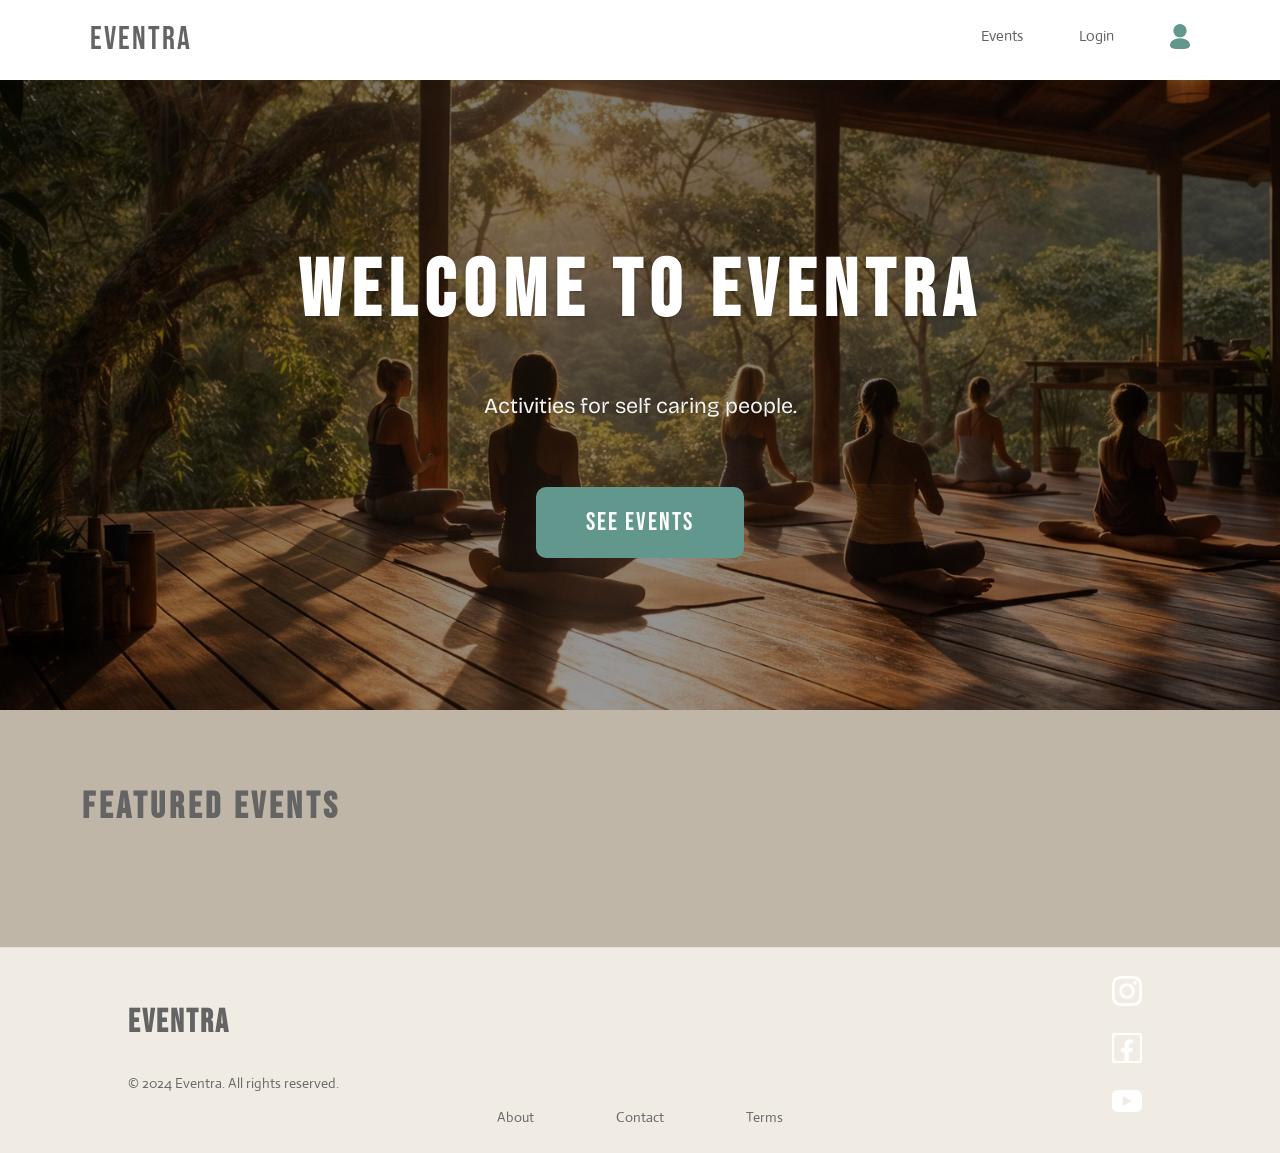
==== index.html @ d54af78e "nav and footer done(copy them from index.html and dont forget to add the css by linking the main.css" ====
<!DOCTYPE html>
<html lang="en">
  <head>
    <meta charset="UTF-8" />
    <meta name="viewport" content="width=device-width, initial-scale=1.0" />
    <title>Eventera</title>
    <link rel="stylesheet" href="style.css" />
    <link rel="stylesheet" href='main.css'/>
    <link rel="preconnect" href="https://fonts.googleapis.com">
    <link rel="preconnect" href="https://fonts.gstatic.com" crossorigin>
    <link href="https://fonts.googleapis.com/css2?family=Actor&family=Bebas+Neue&family=Bricolage+Grotesque:opsz,wght@12..96,200..800&display=swap" rel="stylesheet">
  </head>
<body>

    <!-- HEADER -->
    <header class="site-header">
      <nav class="desktop">
        <a href="index.html" class="logo">Eventra</a>
        <ul class="nav-links">
          <li><a href="products.html">Events</a></li>
          <li><a href="login.html">Login</a></li>
          <li><a href="profile.html"><img src="images/profile.svg" alt="profile icon" width="20px"></a></li>
        </ul>
      </nav>
      <nav class="mobil">
        <a href="index.html" class="logo">Eventra</a>
        <div class="dropdown"><img src="images/meny.svg" alt="meny icon">
            <ul class="dropdown-list">
              <li><a href="products.html">Events</a></li>
              <li><a href="login.html">Login</a></li>
              <li><a class="last" href="profile.html">Profile</a></li>
            </ul>
        </div>
      </nav>
    </header>

    <!-- HERO (full width) -->
    <section class="hero">
      <h1>Welcome to Eventra</h1>
      <p>Activities for self caring people.</p>
      <button class="action-btn">See events</button>
    </section>

    <!-- MAIN CONTENT -->
    <main class="main-content">
      <h2>Featured events</h2>
      <div id="products"></div>
    </main>

    <!-- FOOTER -->
    <footer class="site-footer">
      <div class="footer-content">
        <h2>Eventra</h2>
        <p>&copy; 2024 Eventra. All rights reserved.</p>
        <div class="footer-links">
          <a href="/about">About</a>
          <a href="/contact">Contact</a>
          <a href="/terms">Terms</a>
        </div>
        <div class="sociala">
          <a href="https://www.instagram.com/" target="_blank"><img src="images/insta.svg" alt="instagram icon"></a>
          <a href="https://www.facebook.com/" target="_blank"><img src="images/facebook.svg" alt="facebook icon"></a>
          <a href="https://www.youtube.com" target="_blank" ><img src="images/youtube.svg" alt="youtube icon"></a>
        </div>
      </div>
    </footer>

    <!-- PAGE-SPECIFIC JAVASCRIPT -->
    <script type="module" src="./src/scripts/index.js"></script>
  </body>
</html>
---- style.css ----
:root {
  --font-heading: "Bebas Neue", sans-serif;
  --font-underRubrik: "Bricolage Grotesque", sans-serif;
  --font-body: "Actor", system-ui, sans-serif;
  --color-bg: #BFB6A7;
  --color-bg-alt: #f0ebe3;
  --color-surface: #ffffff;
  --color-primary: #62978D;
  --color-primary-hover: #78A89F;
  --color-accent: #9C6B48;
  --color-accent-hover: #d4b03a;
  --color-text: #646464;
  --color-text-muted: #6b6b6b;
  --color-border: #e5e0d8;
  --radius-sm: 8px;
  --radius-md: 12px;
  --radius-lg: 16px;
  --shadow-sm: 0 2px 8px rgba(45, 90, 61, 0.06);
  --shadow-md: 0 4px 16px rgba(45, 90, 61, 0.08);
  --shadow-hover: 0 8px 24px rgba(45, 90, 61, 0.12);
}


/* Main Content */
.main-content {
  padding: 2.5rem 2rem;
  max-width: 1200px;
  margin: 0 auto;
}

.main-content h2 {
  font-family: var(--font-heading);
  font-size: 2.3rem;
  padding-top: 30px;
  padding-left: 10px;
  color: var(--color-text);
  margin: 0 0 1.5rem 0;
  letter-spacing: 4px;
}

/* Hero section (homepage) - full width, non-contained */
.hero {
  width: 100%;
  min-height: 70vh;
  display: flex;
  flex-direction: column;
  align-items: center;
  justify-content: center;
  gap: 30px;
  text-align: center;
  padding: 5rem 2rem;
  background-image: linear-gradient(
      rgba(0, 0, 0, 0.5),
      rgba(0, 0, 0, 0.4)
    ),
    url("images/hero.png");
  background-size: cover;
  background-position: center;
  color: #fff;
}
.action-btn{
  padding: 20px 50px;
  cursor: pointer;
  background-color: var(--color-primary);
  color: #ffffff;
  font-size: 25px;
  letter-spacing: 2px;
  border: 0px solid;
  border-radius: 10px;
  margin-top: 35px;
  font-family: 'Bebas Neue', 'sans-serif' ;
}

.hero h1 {
  font-family: var(--font-heading);
  font-size: 5rem;
  letter-spacing: 10px;
  margin: 0 0 0.5rem 0;
  letter-spacing: 8px;
  color: #fff;
  text-shadow: 0 1px 3px rgba(0, 0, 0, 0.3);
}

.hero p {
  margin: 0;
  font-family: var(--font-underRubrik);
  font-size: 1.35rem;
  color: rgba(255, 255, 255, 0.95);
  text-shadow: 0 1px 2px rgba(0, 0, 0, 0.25);
}

/* Products grid */
#products {
  display: grid;
  grid-template-columns: repeat(auto-fill, minmax(440px, 1fr));
  gap: 2.5rem;
}

.main-content h1{
  color: #ffffff;
}

.product-card {
  background: var(--color-surface);
  border-radius: var(--radius-md);
  overflow: hidden;
  box-shadow: var(--shadow-sm);
  transition: box-shadow 0.25s ease, transform 0.2s ease;
  display: flex;
  flex-direction: column;
}

.product-card:hover {
  box-shadow: var(--shadow-hover);
  transform: translateY(-2px);
}

.product-card__image {
  width: 100%;
  aspect-ratio: 1;
  object-fit: cover;
  background: var(--color-bg-alt);
  max-width: 400px;
}

.product-card__image-placeholder {
  width: 100%;
  height: 300px;
  aspect-ratio: 1;
  background: linear-gradient(135deg, var(--color-bg-alt) 0%, #e5e0d8 100%);
  display: flex;
  align-items: center;
  justify-content: center;
  font-size: 2.5rem;
  color: var(--color-border);
}

.product-card__body {
  padding: 1.25rem;
  height: 200px;
  flex: 1;
  display: flex;
  flex-direction: row;
  justify-content: space-around;
}

.product-card h3 {
  font-family: var(--font-heading);
  font-size: 1.5rem;
  letter-spacing: 2px;
  margin: 0 0 0.5rem 0;
  color: var(--color-text);
  line-height: 1.3;
}

.product-card__price {
  font-size: 1.25rem;
  font-family: var(--font-underRubrik);
  color: var(--color-text);
  margin: 0 0 1rem 0;
}

.add-to-cart-btn {
  margin-top: auto;
  background: var(--color-primary);
  color: white;
  border: none;
  padding: 0.65rem 1.25rem;
  border-radius: var(--radius-sm);
  font-family: var(--font-body);
  font-size: 1.2rem;
  cursor: pointer;
  transition: background 0.2s ease;
}

.add-to-cart-btn:hover {
  background: var(--color-primary-hover);
}

/* Loading / empty / error states */
#products > p {
  grid-column: 1 / -1;
  text-align: center;
  padding: 3rem 2rem;
  color: var(--color-text-muted);
  font-size: 1.05rem;
}

/* Register / Login forms */
.register-wrapper,
.login-wrapper {
  max-width: 420px;
  margin: 0 auto;
}

.register-form,
.login-form {
  background: var(--color-surface);
  padding: 2rem;
  border-radius: var(--radius-md);
  box-shadow: var(--shadow-md);
  border: 1px solid var(--color-border);
}

.form-group {
  display: flex;
  flex-direction: column;
  gap: 0.4rem;
  margin-bottom: 1.25rem;
}

.form-group label {
  font-weight: 500;
  font-size: 0.9rem;
  color: var(--color-text);
}

.form-group input {
  padding: 0.75rem 1rem;
  border: 1px solid var(--color-border);
  border-radius: var(--radius-sm);
  font-family: var(--font-body);
  font-size: 1rem;
  transition: border-color 0.2s ease, box-shadow 0.2s ease;
}

.form-group input:focus {
  outline: none;
  border-color: var(--color-primary);
  box-shadow: 0 0 0 3px rgba(45, 90, 61, 0.15);
}

.register-form button[type="submit"],
.login-form button[type="submit"] {
  width: 100%;
  background: var(--color-primary);
  color: white;
  border: none;
  padding: 0.85rem 1.5rem;
  border-radius: var(--radius-sm);
  font-family: var(--font-body);
  font-weight: 600;
  font-size: 1rem;
  cursor: pointer;
  transition: background 0.2s ease;
}

.register-form button[type="submit"]:hover,
.login-form button[type="submit"]:hover {
  background: var(--color-primary-hover);
}
---- main.css ----
:root {
    --font-heading: "Bebas Neue", sans-serif;
    --font-underRubrik: "Bricolage Grotesque", sans-serif;
    --font-body: "Actor", system-ui, sans-serif;
    --color-bg: #BFB6A7;
    --color-bg-alt: #f0ebe3;
    --color-surface: #ffffff;
    --color-primary: #62978D;
    --color-primary-hover: #78A89F;
    --color-accent: #9C6B48;
    --color-accent-hover: #d4b03a;
    --color-text: #646464;
    --color-text-muted: #6b6b6b;
    --color-border: #e5e0d8;
    --radius-sm: 8px;
    --radius-md: 12px;
    --radius-lg: 16px;
    --shadow-sm: 0 2px 8px rgba(45, 90, 61, 0.06);
    --shadow-md: 0 4px 16px rgba(45, 90, 61, 0.08);
    --shadow-hover: 0 8px 24px rgba(45, 90, 61, 0.12);
}

nav.mobil{
    display: none;
}

* {
    box-sizing: border-box;
}

body {
    margin: 0;
    min-width: 320px;
    min-height: 100vh;
    font-family: var(--font-body);
    color: var(--color-surface);
    background-color: var(--color-bg);
    line-height: 1.5;
}

/* Header */
.site-header {
    background: var(--color-surface);
    padding: 1rem 0;
    box-shadow: var(--shadow-sm);
    position: sticky;
    top: 0;
    z-index: 100;
}

.site-header nav.desktop {
    display: flex;
    padding: 0px 50px;
    justify-content: space-between;
    align-items: center;
    max-width: 1200px;
    margin: 0 auto;
}

.logo {
    font-family: var(--font-heading);
    font-size: 2rem;
    color: var(--color-text);
    text-decoration: none;
    letter-spacing: 2px;
    transition: color 0.2s ease;
}

.logo:hover{
    color: var(--color-primary-hover);
}
.nav-links li a img {
    transition: 0.3;
}
.nav-links li a img:hover{
    filter: brightness(1.2);
}


.nav-links {
    display: flex;
    gap: 3.5rem;
    list-style: none;
    padding: 0;
    margin: 0;
}

.nav-links a {
    text-decoration: none;
    color: var(--color-text);
    font-size: 0.95rem;
    transition: color 0.2s ease;
}

.nav-links a:hover {
    color: var(--color-primary);
}


/* Footer */
.site-footer {
    background: var(--color-bg-alt);
    padding: 1.5rem 3rem;
    margin-top: 3rem;
    border-top: 1px solid var(--color-border);
}

.footer-content {
    max-width: 1200px;
    margin: 0 auto;
    display: flex;
    flex-direction: column;
    position: relative;
    justify-content: space-around;
    h2{
        color: var(--color-text);
        font-family: var(--font-heading);
        font-size: 2rem;
        letter-spacing: 2px;
        padding-left: 80px;
    }
    p{
        padding-left: 80px;
    }
}

.footer-content p {
    margin: 0 0 0.75rem 0;
    color: var(--color-text-muted);
    font-size: 0.9rem;
}

.footer-links {
    display: flex;
    gap: 5.1rem;
    justify-content: center;
}

.footer-links a {
    text-decoration: none;
    color: var(--color-text-muted);
    font-size: 0.9rem;
    transition: color 0.2s ease;
}

.footer-links a:hover {
    color: var(--color-primary);
}
.footer-content .sociala{
    position: absolute;
    display: flex;
    flex-direction: column;
    right: 90px;
    bottom: 10px;
    gap: 20px;
    img{
        width: 30px;
    }
}
@media (max-width:1000px) and (min-width:10px) {
    nav.mobil{
        display: flex;
        justify-content: space-between;
        position: relative;
    }
    a.logo{
        margin-left: 50px;
        font-size: 2rem;
    }
    nav div img{
        width: 22px;
        align-self: center;
        justify-self: center;
        margin-top: 14px;
        margin-right: 50px;
    }
    .site-header nav.desktop{
        display: none;
    }
    .dropdown-list{
        display:none;
        position: absolute;
        right: 0;
        top: 18px;
        background-color: #ffffff;
        padding: 20px 30px;
        a{
            text-decoration: none;
            color: #62978D;
            font-size: 20px;
            padding: 30px 80px;
            margin-top: 20px;
        }
    }
    .dropdown{
        
    }
    .dropdown:hover{
        .dropdown-list{
            display: flex;
            flex-direction: column;
            gap: 30px;
        }
        cursor: pointer;
    }
}
@media (max-width:950px) {
    div.footer-content div.sociala{
        right: 0;
        top: 10px;
        a img{
            width: 25px;
        }
    }
    div.footer-content h2, .footer-content p{
        padding-left: 0px;
        margin-bottom: 40px;
    }
    
}
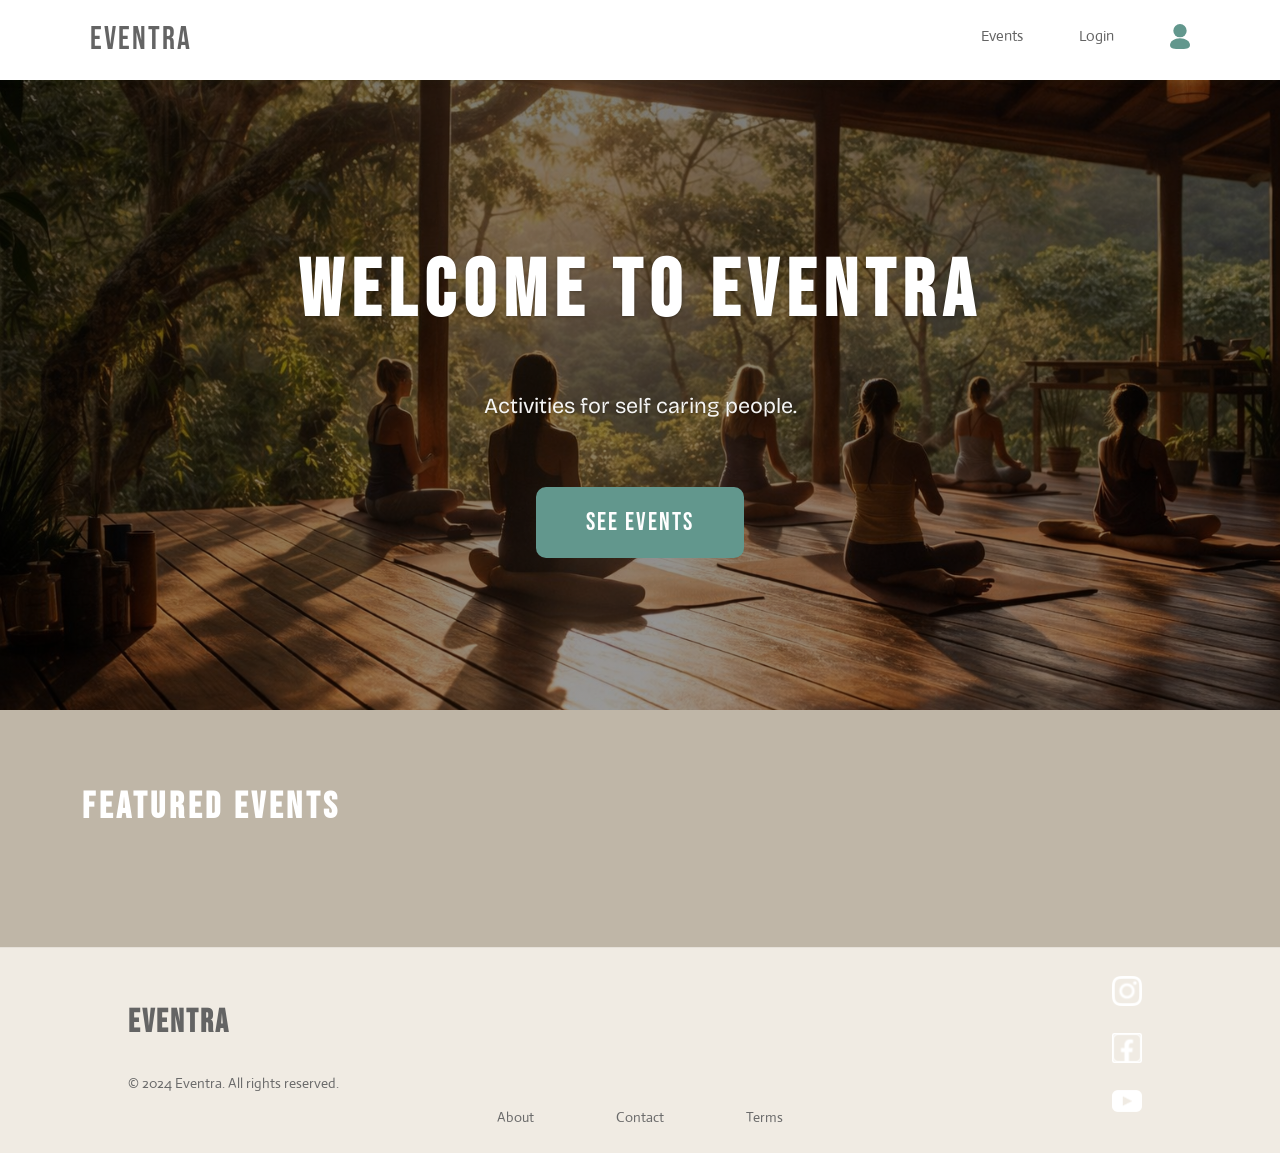
==== commit 14d7685b: "Added html+css for eventer sida and a js file for a little code for toggle filter btn" ====
--- a/index.html
+++ b/index.html
@@ -18,7 +18,7 @@
         <a href="index.html" class="logo">Eventra</a>
         <ul class="nav-links">
           <li><a href="products.html">Events</a></li>
-          <li><a href="login.html">Login</a></li>
+          <li><a href="register.html">Login</a></li>
           <li><a href="profile.html"><img src="images/profile.svg" alt="profile icon" width="20px"></a></li>
         </ul>
       </nav>
@@ -27,7 +27,7 @@
         <div class="dropdown"><img src="images/meny.svg" alt="meny icon">
             <ul class="dropdown-list">
               <li><a href="products.html">Events</a></li>
-              <li><a href="login.html">Login</a></li>
+              <li><a href="register.html">Login</a></li>
               <li><a class="last" href="profile.html">Profile</a></li>
             </ul>
         </div>
--- a/style.css
+++ b/style.css
@@ -33,7 +33,7 @@
   font-size: 2.3rem;
   padding-top: 30px;
   padding-left: 10px;
-  color: var(--color-text);
+  color: white;
   margin: 0 0 1.5rem 0;
   letter-spacing: 4px;
 }
@@ -250,3 +250,12 @@
   background: var(--color-primary-hover);
 }
 
+/* Button group for Register/Login */
+.button-group {
+  display: flex;
+  gap: 10px;
+}
+
+.button-group button {
+  flex: 1; 
+}
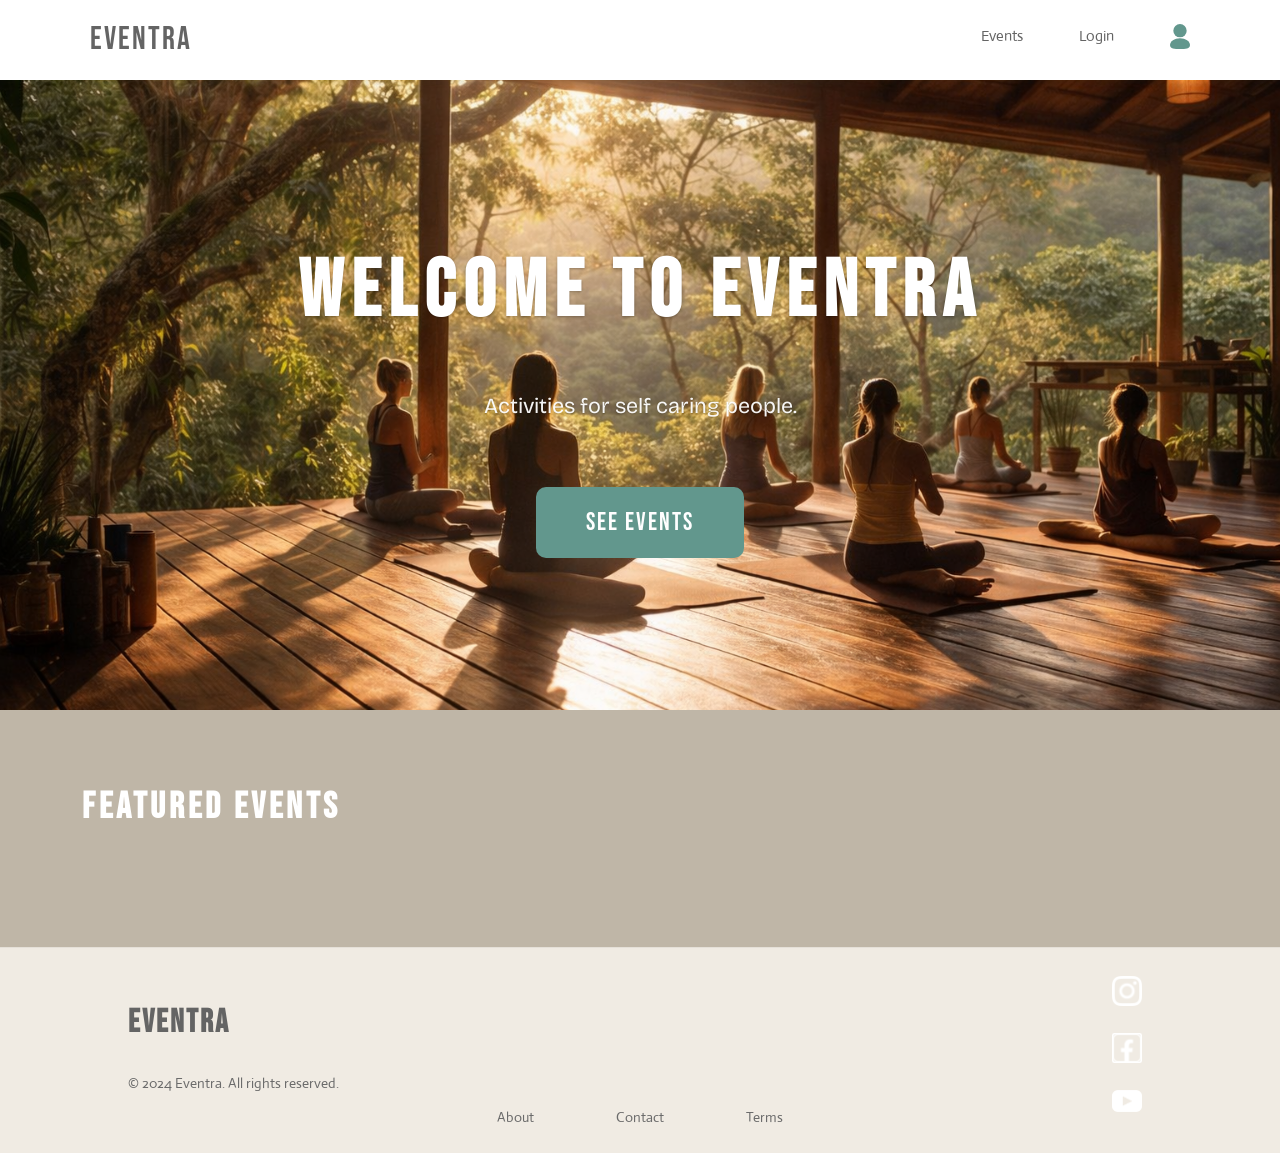
==== commit 0dc9b4cd: "java script on place only small changes fix and event info now done yet css or javascript" ====
--- a/index.html
+++ b/index.html
@@ -44,7 +44,7 @@
     <!-- MAIN CONTENT -->
     <main class="main-content">
       <h2>Featured events</h2>
-      <div id="products"></div>
+      <div id="events"></div>
     </main>
 
     <!-- FOOTER -->
--- a/style.css
+++ b/style.css
@@ -49,11 +49,7 @@
   gap: 30px;
   text-align: center;
   padding: 5rem 2rem;
-  background-image: linear-gradient(
-      rgba(0, 0, 0, 0.5),
-      rgba(0, 0, 0, 0.4)
-    ),
-    url("images/hero.png");
+  background-image:url("images/hero.png");
   background-size: cover;
   background-position: center;
   color: #fff;
@@ -90,7 +86,7 @@
 }
 
 /* Products grid */
-#products {
+#events {
   display: grid;
   grid-template-columns: repeat(auto-fill, minmax(440px, 1fr));
   gap: 2.5rem;
@@ -148,16 +144,22 @@
   font-family: var(--font-heading);
   font-size: 1.5rem;
   letter-spacing: 2px;
-  margin: 0 0 0.5rem 0;
+  margin: 0 0 1.5rem 0;
   color: var(--color-text);
   line-height: 1.3;
 }
 
 .product-card__price {
+  font-size: 1.75rem;
+  font-family: var(--font-heading);
+  color: var(--color-accent);
+  margin: 0 0 0 0;
+}
+.product-card__date{
   font-size: 1.25rem;
   font-family: var(--font-underRubrik);
   color: var(--color-text);
-  margin: 0 0 1rem 0;
+  margin: 0 0 0 0;
 }
 
 .add-to-cart-btn {
@@ -165,10 +167,11 @@
   background: var(--color-primary);
   color: white;
   border: none;
-  padding: 0.65rem 1.25rem;
+  padding: 0.95rem 1.5rem 0.95rem 1.5rem;
   border-radius: var(--radius-sm);
   font-family: var(--font-body);
   font-size: 1.2rem;
+  width: 150px;
   cursor: pointer;
   transition: background 0.2s ease;
 }
@@ -178,7 +181,7 @@
 }
 
 /* Loading / empty / error states */
-#products > p {
+#events > p {
   grid-column: 1 / -1;
   text-align: center;
   padding: 3rem 2rem;
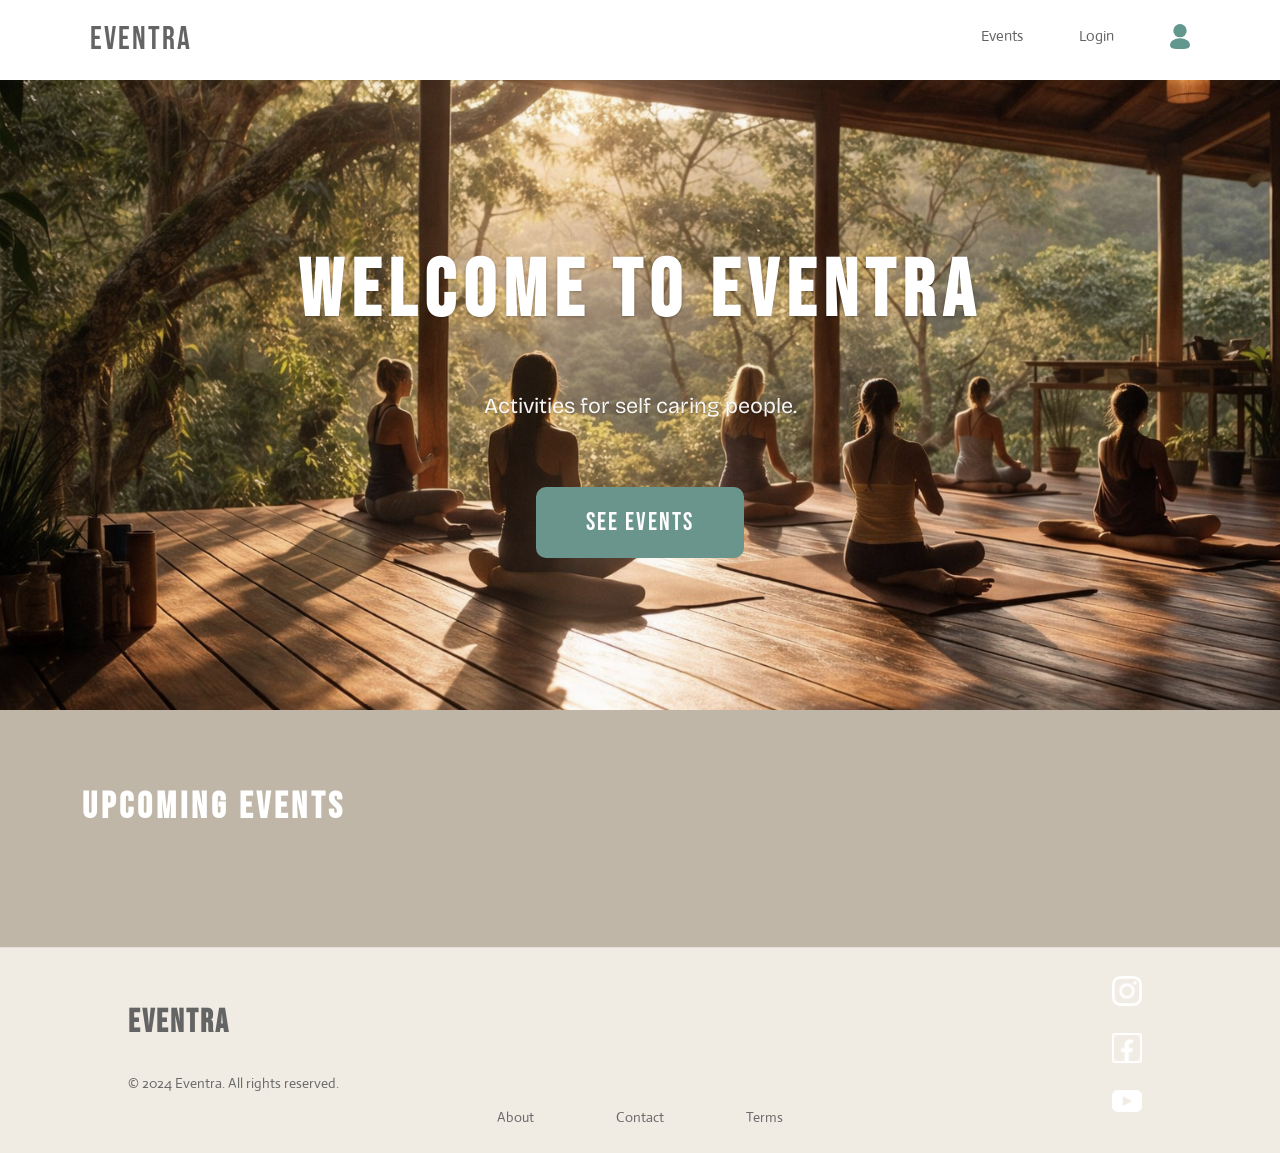
==== commit 64f2736a: "added funktionalitet to event info sida, added pics for every type of event, small design fix, also " ====
--- a/index.html
+++ b/index.html
@@ -24,7 +24,8 @@
       </nav>
       <nav class="mobil">
         <a href="index.html" class="logo">Eventra</a>
-        <div class="dropdown"><img src="images/meny.svg" alt="meny icon">
+        <div class="dropdown">
+          <img src="images/meny.svg" alt="meny icon">
             <ul class="dropdown-list">
               <li><a href="products.html">Events</a></li>
               <li><a href="register.html">Login</a></li>
@@ -43,7 +44,7 @@
 
     <!-- MAIN CONTENT -->
     <main class="main-content">
-      <h2>Featured events</h2>
+      <h2>Upcoming events</h2>
       <div id="events"></div>
     </main>
 
--- a/style.css
+++ b/style.css
@@ -14,7 +14,7 @@
   --color-border: #e5e0d8;
   --radius-sm: 8px;
   --radius-md: 12px;
-  --radius-lg: 16px;
+  --radius-lg: 31px;
   --shadow-sm: 0 2px 8px rgba(45, 90, 61, 0.06);
   --shadow-md: 0 4px 16px rgba(45, 90, 61, 0.08);
   --shadow-hover: 0 8px 24px rgba(45, 90, 61, 0.12);
@@ -50,6 +50,7 @@
   text-align: center;
   padding: 5rem 2rem;
   background-image:url("images/hero.png");
+  filter: saturate(0.8);
   background-size: cover;
   background-position: center;
   color: #fff;
@@ -66,6 +67,9 @@
   margin-top: 35px;
   font-family: 'Bebas Neue', 'sans-serif' ;
 }
+.action-btn:hover{
+  background-color: #78A89F;
+}
 
 .hero h1 {
   font-family: var(--font-heading);
@@ -115,8 +119,9 @@
   width: 100%;
   aspect-ratio: 1;
   object-fit: cover;
+  display: block;
+  height: 200px;
   background: var(--color-bg-alt);
-  max-width: 400px;
 }
 
 .product-card__image-placeholder {
@@ -190,47 +195,51 @@
 }
 
 /* Register / Login forms */
+
+.main-content h1 {
+  text-align: center;
+  font-family: var(--font-heading);
+  font-size: 2.25rem;
+  font-weight: 400;
+  padding-top: 30px;
+  padding-left: 10px;
+  color: white;
+}
+
+
+
 .register-wrapper,
 .login-wrapper {
   max-width: 420px;
   margin: 0 auto;
 }
 
-.register-form,
-.login-form {
-  background: var(--color-surface);
+.register-form {
+  background: var(--color-bg);
   padding: 2rem;
-  border-radius: var(--radius-md);
+  border-radius: var(--radius-lg);
   box-shadow: var(--shadow-md);
-  border: 1px solid var(--color-border);
 }
 
 .form-group {
   display: flex;
   flex-direction: column;
-  gap: 0.4rem;
-  margin-bottom: 1.25rem;
-}
+  margin-bottom: 1.5rem;
+} 
 
 .form-group label {
-  font-weight: 500;
-  font-size: 0.9rem;
-  color: var(--color-text);
+  font: var(--font-underRubrik);
+  font-weight: 400;
 }
 
 .form-group input {
-  padding: 0.75rem 1rem;
-  border: 1px solid var(--color-border);
-  border-radius: var(--radius-sm);
-  font-family: var(--font-body);
-  font-size: 1rem;
-  transition: border-color 0.2s ease, box-shadow 0.2s ease;
-}
-
-.form-group input:focus {
+  width: 100%;
+  display: block;
+  background: none;
+  border: none;
   outline: none;
-  border-color: var(--color-primary);
-  box-shadow: 0 0 0 3px rgba(45, 90, 61, 0.15);
+  border-bottom: 1px solid var(--color-border);
+  padding: 6px 30px;
 }
 
 .register-form button[type="submit"],
@@ -261,4 +270,11 @@
 
 .button-group button {
   flex: 1; 
-}+}
+
+.form-icon {
+  position: relative;
+  right: 5px;
+  top: 5px;
+  width: 24px;
+}
--- a/main.css
+++ b/main.css
@@ -192,9 +192,8 @@
             margin-top: 20px;
         }
     }
-    .dropdown{
-        
-    }
+    
+
     .dropdown:hover{
         .dropdown-list{
             display: flex;
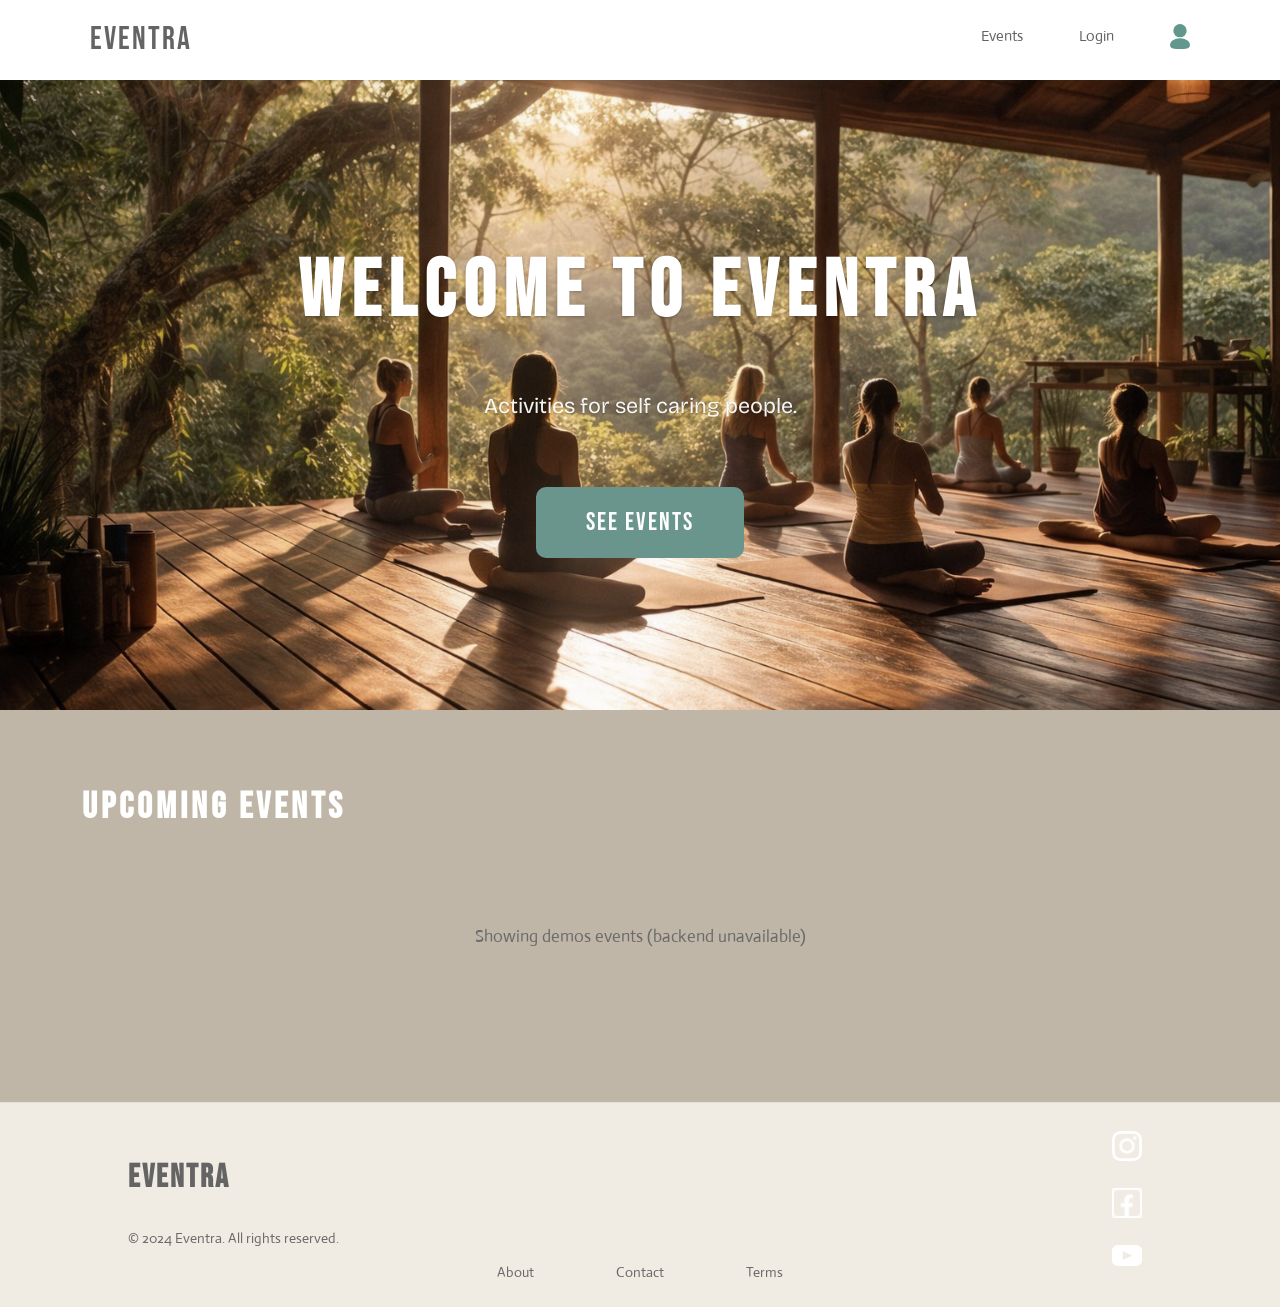
==== commit 4ce1b918: "Added about us sida and css" ====
--- a/index.html
+++ b/index.html
@@ -54,9 +54,9 @@
         <h2>Eventra</h2>
         <p>&copy; 2024 Eventra. All rights reserved.</p>
         <div class="footer-links">
-          <a href="/about">About</a>
-          <a href="/contact">Contact</a>
-          <a href="/terms">Terms</a>
+          <a href="about.html">About</a>
+          <a href="contact.html">Contact</a>
+          <a href="terms.html">Terms</a>
         </div>
         <div class="sociala">
           <a href="https://www.instagram.com/" target="_blank"><img src="images/insta.svg" alt="instagram icon"></a>
--- a/style.css
+++ b/style.css
@@ -117,6 +117,7 @@
 
 .product-card__image {
   width: 100%;
+  position: relative;
   aspect-ratio: 1;
   object-fit: cover;
   display: block;
@@ -125,14 +126,21 @@
 }
 
 .product-card__image-placeholder {
-  width: 100%;
-  height: 300px;
-  aspect-ratio: 1;
-  background: linear-gradient(135deg, var(--color-bg-alt) 0%, #e5e0d8 100%);
-  display: flex;
-  align-items: center;
-  justify-content: center;
-  font-size: 2.5rem;
+  display: none;
+}
+.active{
+  position: absolute;
+  width: 100px;
+  border-radius: 10px 0 30px 0;
+  height: 45px;
+  background: var(--color-accent);
+  display: flex;
+  letter-spacing: 2px;
+  padding: 10px 10px;
+  align-items:flex-start;
+  justify-content: flex-start;
+  font-family: var(--font-heading);
+  font-size: 1.2rem;
   color: var(--color-border);
 }
 
--- a/main.css
+++ b/main.css
@@ -216,4 +216,15 @@
         margin-bottom: 40px;
     }
     
+}
+
+nav.admin {
+    display: flex;
+    justify-content: space-between;
+    margin: 0 50px;
+}
+
+nav.admin a img {
+    margin-top: 0.8rem;
+
 }
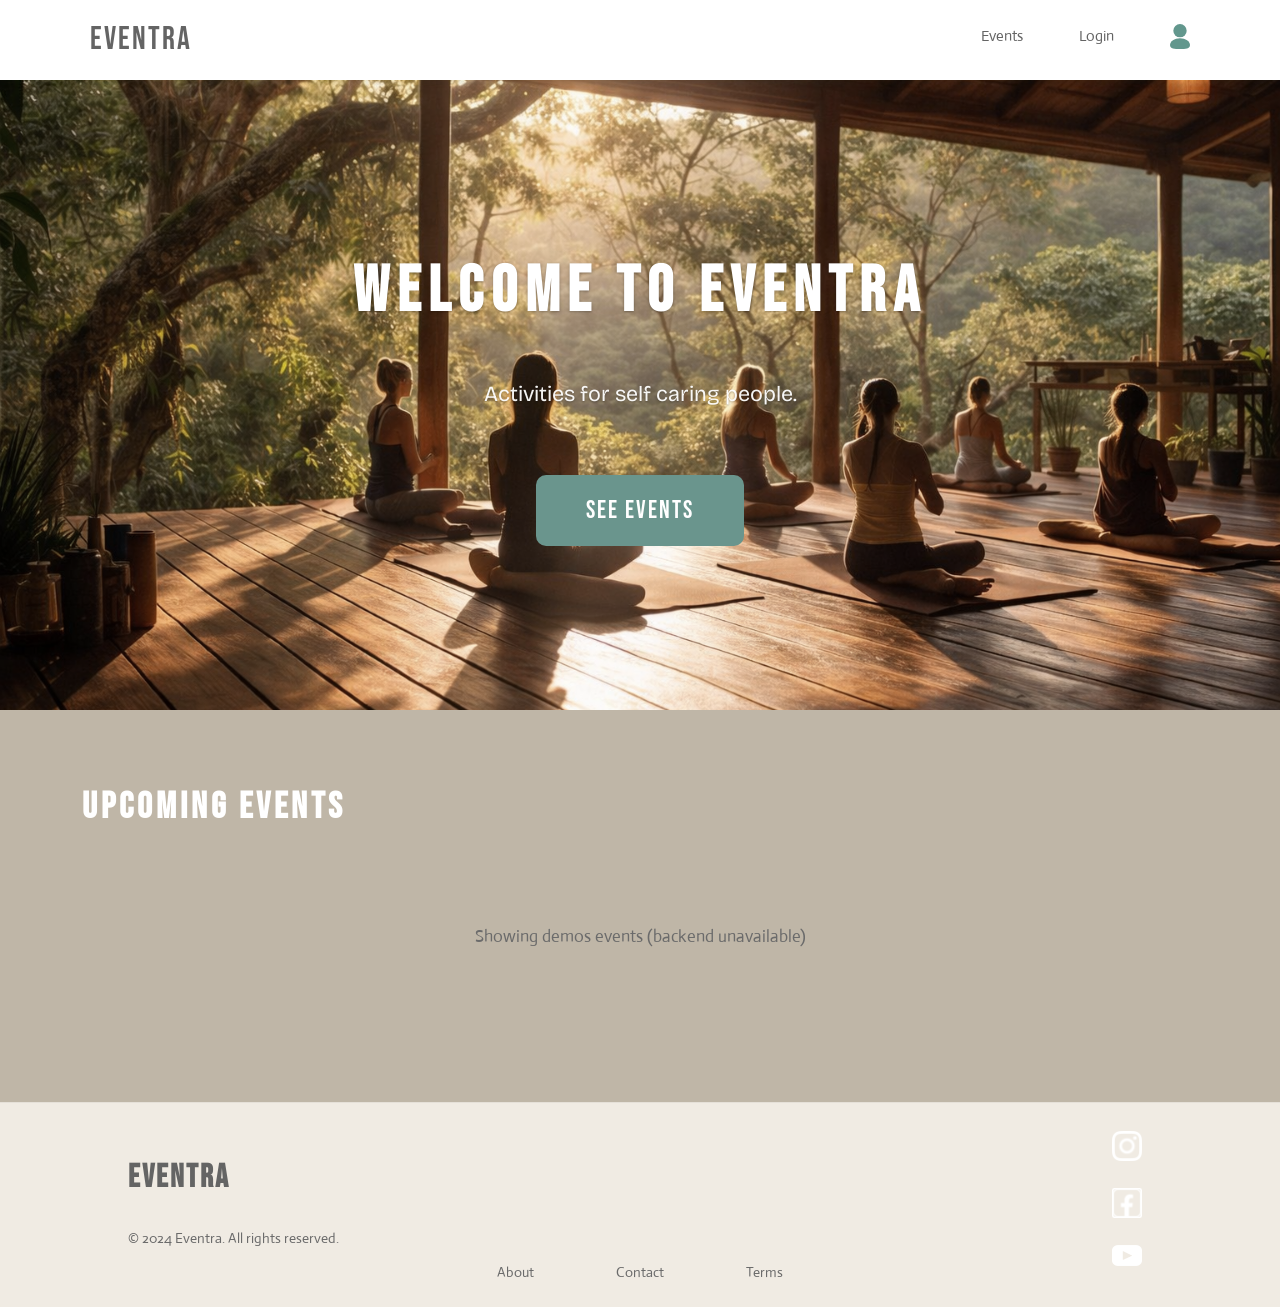
==== commit 683af3a3: "Login functionality + participants javascript+css" ====
--- a/index.html
+++ b/index.html
@@ -1,17 +1,19 @@
-<!DOCTYPE html>
+<!doctype html>
 <html lang="en">
   <head>
     <meta charset="UTF-8" />
     <meta name="viewport" content="width=device-width, initial-scale=1.0" />
     <title>Eventera</title>
     <link rel="stylesheet" href="style.css" />
-    <link rel="stylesheet" href='main.css'/>
-    <link rel="preconnect" href="https://fonts.googleapis.com">
-    <link rel="preconnect" href="https://fonts.gstatic.com" crossorigin>
-    <link href="https://fonts.googleapis.com/css2?family=Actor&family=Bebas+Neue&family=Bricolage+Grotesque:opsz,wght@12..96,200..800&display=swap" rel="stylesheet">
+    <link rel="stylesheet" href="main.css" />
+    <link rel="preconnect" href="https://fonts.googleapis.com" />
+    <link rel="preconnect" href="https://fonts.gstatic.com" crossorigin />
+    <link
+      href="https://fonts.googleapis.com/css2?family=Actor&family=Bebas+Neue&family=Bricolage+Grotesque:opsz,wght@12..96,200..800&display=swap"
+      rel="stylesheet"
+    />
   </head>
-<body>
-
+  <body>
     <!-- HEADER -->
     <header class="site-header">
       <nav class="desktop">
@@ -19,18 +21,22 @@
         <ul class="nav-links">
           <li><a href="products.html">Events</a></li>
           <li><a href="register.html">Login</a></li>
-          <li><a href="profile.html"><img src="images/profile.svg" alt="profile icon" width="20px"></a></li>
+          <li>
+            <a href="customerprofile.html"
+              ><img src="images/profile.svg" alt="profile icon" width="20px"
+            /></a>
+          </li>
         </ul>
       </nav>
       <nav class="mobil">
         <a href="index.html" class="logo">Eventra</a>
         <div class="dropdown">
-          <img src="images/meny.svg" alt="meny icon">
-            <ul class="dropdown-list">
-              <li><a href="products.html">Events</a></li>
-              <li><a href="register.html">Login</a></li>
-              <li><a class="last" href="profile.html">Profile</a></li>
-            </ul>
+          <img src="images/meny.svg" alt="meny icon" />
+          <ul class="dropdown-list">
+            <li><a href="products.html">Events</a></li>
+            <li><a href="register.html">Login</a></li>
+            <li><a class="last" href="customerprofile.html">Profile</a></li>
+          </ul>
         </div>
       </nav>
     </header>
@@ -59,9 +65,15 @@
           <a href="terms.html">Terms</a>
         </div>
         <div class="sociala">
-          <a href="https://www.instagram.com/" target="_blank"><img src="images/insta.svg" alt="instagram icon"></a>
-          <a href="https://www.facebook.com/" target="_blank"><img src="images/facebook.svg" alt="facebook icon"></a>
-          <a href="https://www.youtube.com" target="_blank" ><img src="images/youtube.svg" alt="youtube icon"></a>
+          <a href="https://www.instagram.com/" target="_blank"
+            ><img src="images/insta.svg" alt="instagram icon"
+          /></a>
+          <a href="https://www.facebook.com/" target="_blank"
+            ><img src="images/facebook.svg" alt="facebook icon"
+          /></a>
+          <a href="https://www.youtube.com" target="_blank"
+            ><img src="images/youtube.svg" alt="youtube icon"
+          /></a>
         </div>
       </div>
     </footer>
--- a/style.css
+++ b/style.css
@@ -73,7 +73,7 @@
 
 .hero h1 {
   font-family: var(--font-heading);
-  font-size: 5rem;
+  font-size: 4rem;
   letter-spacing: 10px;
   margin: 0 0 0.5rem 0;
   letter-spacing: 8px;
@@ -92,7 +92,7 @@
 /* Products grid */
 #events {
   display: grid;
-  grid-template-columns: repeat(auto-fill, minmax(440px, 1fr));
+  grid-template-columns: repeat(2,1fr);
   gap: 2.5rem;
 }
 
@@ -108,6 +108,10 @@
   transition: box-shadow 0.25s ease, transform 0.2s ease;
   display: flex;
   flex-direction: column;
+}
+.row{
+  display: flex;
+  justify-content: space-between;
 }
 
 .product-card:hover {
@@ -146,11 +150,9 @@
 
 .product-card__body {
   padding: 1.25rem;
-  height: 200px;
-  flex: 1;
-  display: flex;
-  flex-direction: row;
-  justify-content: space-around;
+  display: flex;
+  flex-direction: column;
+  gap: 10px;
 }
 
 .product-card h3 {
@@ -177,14 +179,14 @@
 
 .add-to-cart-btn {
   margin-top: auto;
+  align-self: flex-end;
   background: var(--color-primary);
   color: white;
   border: none;
-  padding: 0.95rem 1.5rem 0.95rem 1.5rem;
+  padding: 0.95rem 1.5rem;
   border-radius: var(--radius-sm);
   font-family: var(--font-body);
   font-size: 1.2rem;
-  width: 150px;
   cursor: pointer;
   transition: background 0.2s ease;
 }
@@ -251,7 +253,8 @@
 }
 
 .register-form button[type="submit"],
-.login-form button[type="submit"] {
+.login-form button[type="submit"], 
+.admin-create-event button[type="submit"] {
   width: 100%;
   background: var(--color-primary);
   color: white;
@@ -266,7 +269,8 @@
 }
 
 .register-form button[type="submit"]:hover,
-.login-form button[type="submit"]:hover {
+.login-form button[type="submit"]:hover,
+.admin-create-event button[type="submit"]:hover {
   background: var(--color-primary-hover);
 }
 
@@ -286,3 +290,20 @@
   top: 5px;
   width: 24px;
 }
+
+@media (max-width:700px) {
+  .flex1 h2{
+    font-size: 30px;
+  }
+  section.hero h1{
+    font-size: 60px;
+  }
+  main.main-content h2{
+    font-size: 30px;
+  }
+  img.product-card_image{
+  }
+  #events {
+  grid-template-columns: 1fr;
+  }
+}
